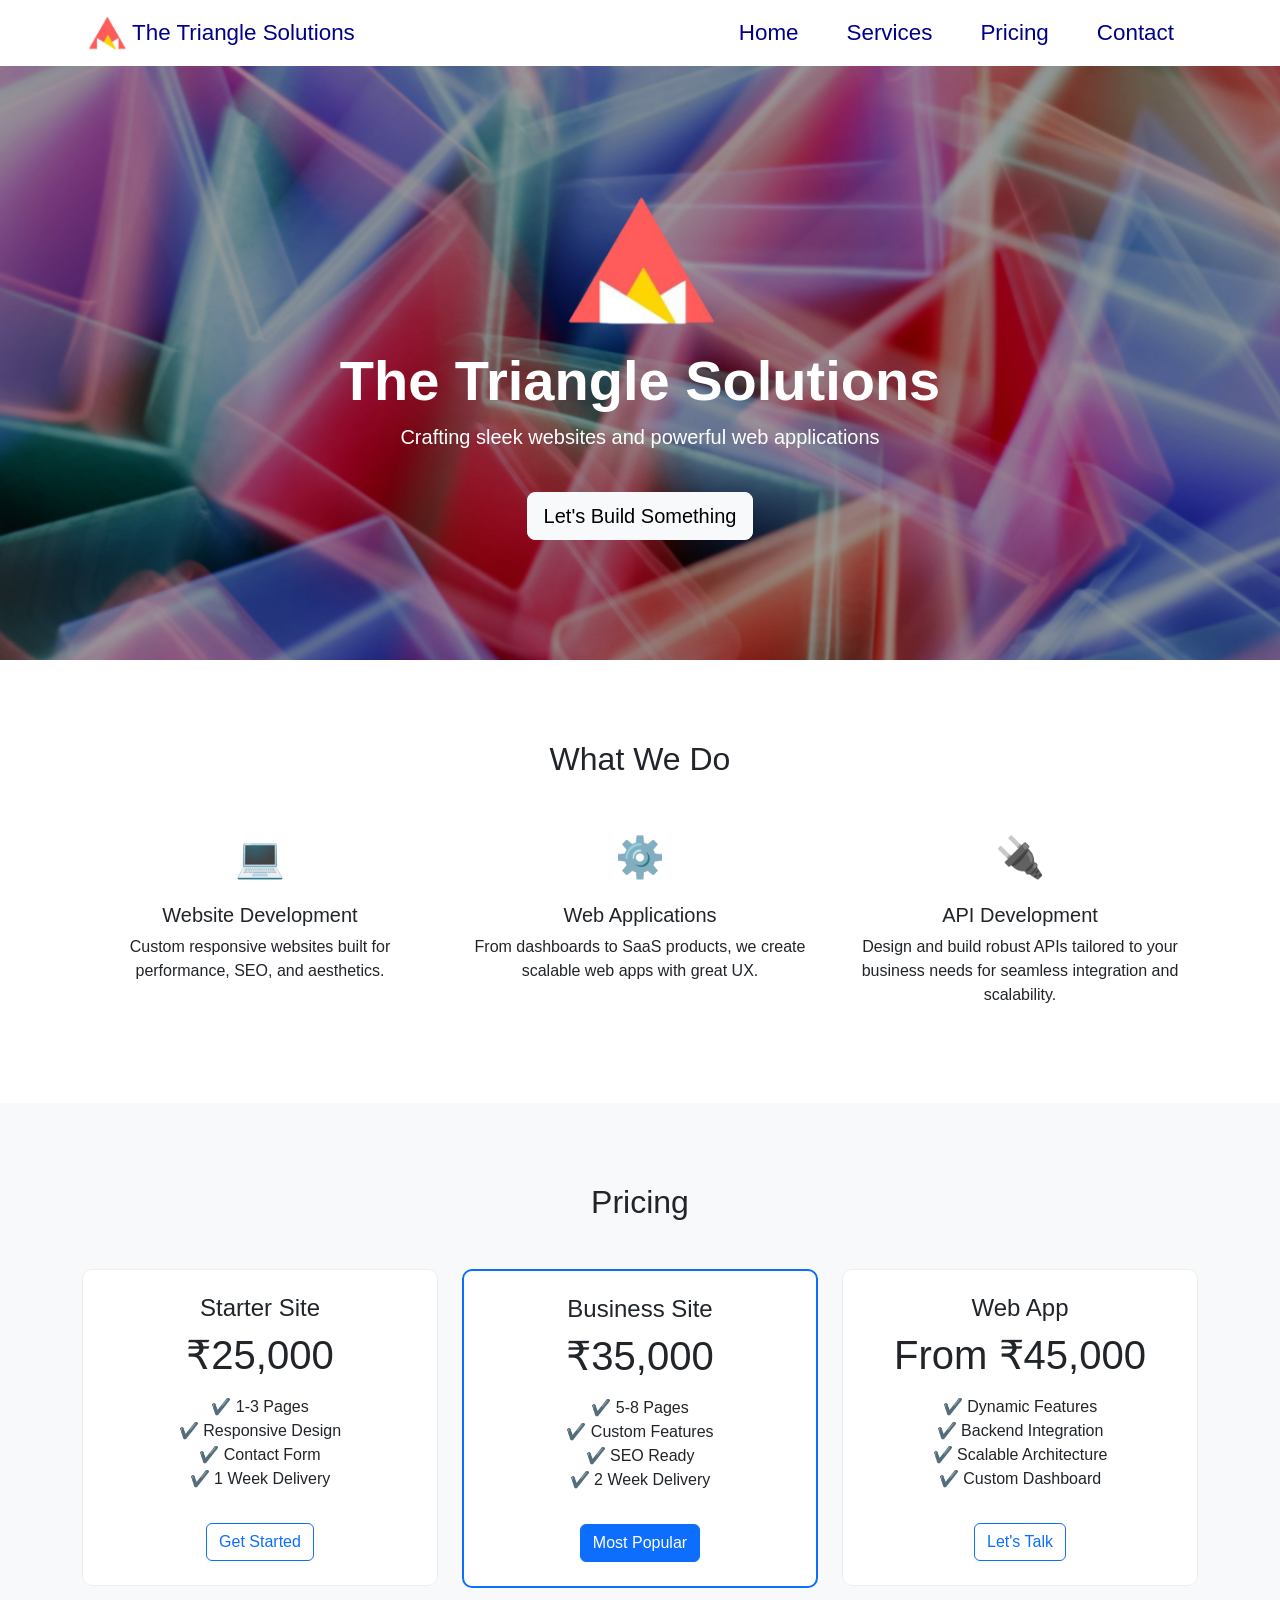
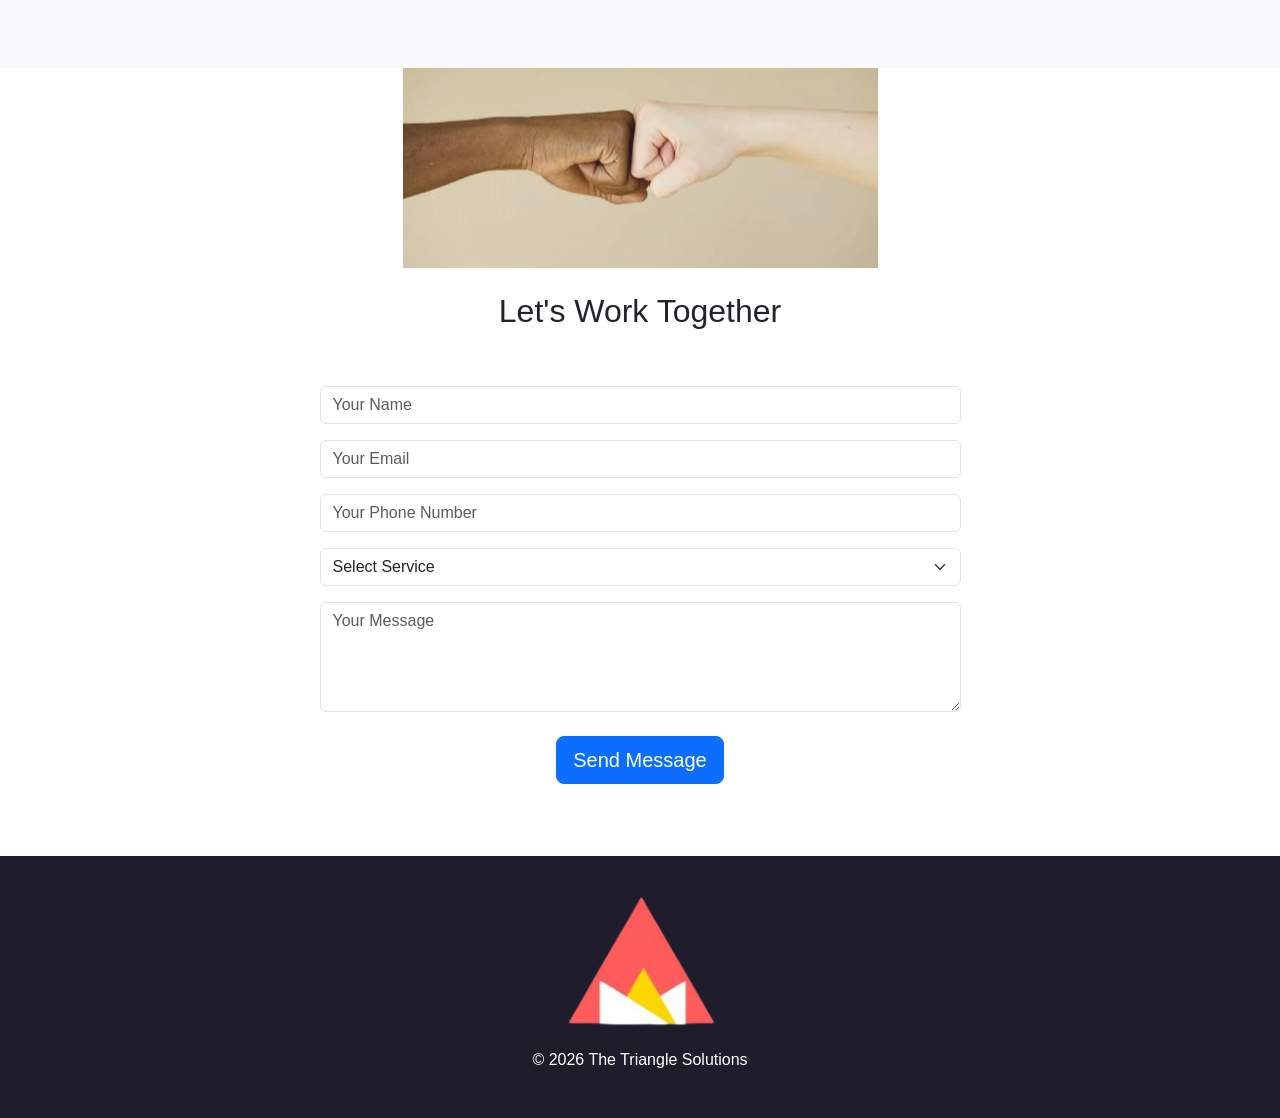
==== index.html @ 940563cc "Updated mail and reduced wait time." ====
<!DOCTYPE html>
<html lang="en">
<head>
  <meta charset="UTF-8" />
  <meta name="viewport" content="width=device-width, initial-scale=1" />
  <title>The Triangle Solutions</title>
  <link rel="icon" type="image/png" href="./Assets/Images/favicon.png">
  <link href="https://cdn.jsdelivr.net/npm/bootstrap@5.3.3/dist/css/bootstrap.min.css" rel="stylesheet" />
  <link href="https://unpkg.com/aos@2.3.1/dist/aos.css" rel="stylesheet" />
  <link rel="stylesheet" href="style.css" />
  <!-- Impor Jquery -->
  <script src="https://code.jquery.com/jquery-3.6.0.min.js"></script>
  <script src="./main.js"></script>
</head>
<body>

  <!-- Navigation Bar -->
<section class="top-bar">
  <nav class="navbar navbar-expand-lg modified-nav">
    <div class="container">
      <!-- Add a logo -->
      <a class="" href="#home"><img src="./Assets/Images/logo-removebg-preview.png" alt="Logo" width="50"  class="d-inline-block align-text-top"></a>
      <!-- <button class="navbar-toggler" type="button" data-bs-toggle="collapse" data-bs-target="#navbarNav" aria-controls="navbarNav" aria-expanded="false" aria-label="Toggle navigation">
        <span class="navbar-toggler-icon"></span> -->
      <a class="navbar-brand" href="#home">The Triangle Solutions</a>
      <button class="navbar-toggler" type="button" data-bs-toggle="collapse" data-bs-target="#navbarNav" aria-controls="navbarNav" aria-expanded="false" aria-label="Toggle navigation">
        <span class="navbar-toggler-icon"></span>
      </button>
      <div class="collapse navbar-collapse" id="navbarNav">
        <ul class="navbar-nav ms-auto">
          <li class="nav-item mx-3"><a class="nav-link" href="#home">Home</a></li>
          <li class="nav-item mx-3"><a class="nav-link" href="#services">Services</a></li>
          <li class="nav-item mx-3"><a class="nav-link" href="#pricing">Pricing</a></li>
          <li class="nav-item mx-3"><a class="nav-link" href="#contact">Contact</a></li>
        </ul>
      </div>
    </div>
  </nav>
</section>

  <!-- Hero Section -->
  <section class="hero" id="home">
    <img src="./Assets//Images/logo-removebg-preview.png" alt="Logo" class="logo-big" data-aos="fade-up" data-aos-delay="100">
    <div class="container" data-aos="fade-up">
      <h1 class="display-4 fw-bold">The Triangle Solutions</h1>
      <p class="lead">Crafting sleek websites and powerful web applications</p>
      <a href="#contact" class="btn btn-light btn-lg mt-4">Let's Build Something</a>
    </div>
  </section>

  <!-- Services Section -->
  <section class="services" id="services">
    <div class="container text-center">
      <h2 class="mb-5" data-aos="fade-up">What We Do</h2>
      <div class="row g-4">
        <div class="col-md-4" data-aos="zoom-in">
          <div class="service-icon mb-3">💻</div>
          <h5>Website Development</h5>
          <p>Custom responsive websites built for performance, SEO, and aesthetics.</p>
        </div>
        <div class="col-md-4" data-aos="zoom-in" data-aos-delay="100">
          <div class="service-icon mb-3">⚙️</div>
          <h5>Web Applications</h5>
          <p>From dashboards to SaaS products, we create scalable web apps with great UX.</p>
        </div>
        <div class="col-md-4" data-aos="zoom-in" data-aos-delay="200">
          <div class="service-icon mb-3">🔌</div>
          <h5>API Development</h5>
          <p>Design and build robust APIs tailored to your business needs for seamless integration and scalability.</p>
        </div>        
      </div>
    </div>
  </section>

  <!-- Pricing Section -->
  <section class="pricing bg-light" id="pricing">
    <div class="container text-center">
      <h2 class="mb-5" data-aos="fade-up">Pricing</h2>
      <div class="row g-4">
        <div class="col-md-4" data-aos="flip-left">
          <div class="pricing-card p-4">
            <h4>Starter Site</h4>
            <p class="display-6">₹25,000</p>
            <ul class="list-unstyled">
              <li>✔️ 1-3 Pages</li>
              <li>✔️ Responsive Design</li>
              <li>✔️ Contact Form</li>
              <li>✔️ 1 Week Delivery</li>
            </ul>
            <a href="#contact" class="btn btn-outline-primary mt-3">Get Started</a>
          </div>
        </div>
        <div class="col-md-4" data-aos="flip-up" data-aos-delay="100">
          <div class="pricing-card p-4 border-primary border-2">
            <h4>Business Site</h4>
            <p class="display-6">₹35,000</p>
            <ul class="list-unstyled">
              <li>✔️ 5-8 Pages</li>
              <li>✔️ Custom Features</li>
              <li>✔️ SEO Ready</li>
              <li>✔️ 2 Week Delivery</li>
            </ul>
            <a href="#contact" class="btn btn-primary mt-3">Most Popular</a>
          </div>
        </div>
        <div class="col-md-4" data-aos="flip-right" data-aos-delay="200">
          <div class="pricing-card p-4">
            <h4>Web App</h4>
            <p class="display-6">From ₹45,000</p>
            <ul class="list-unstyled">
              <li>✔️ Dynamic Features</li>
              <li>✔️ Backend Integration</li>
              <li>✔️ Scalable Architecture</li>
              <li>✔️ Custom Dashboard</li>
            </ul>
            <a href="#contact" class="btn btn-outline-primary mt-3">Let's Talk</a>
          </div>
        </div>
      </div>
    </div>
  </section>

  <!-- Contact Section -->
<section class="contact" id="contact">
  <div class="container text-center">
    
    <!-- <p class="mb-4" data-aos="fade-up" data-aos-delay="100">Tell us about your project and we'll reach out soon!</p> -->
  </div>
</section>
<section>
  <div class="container text-center my-4">
    <h2 class="mb-5 work" data-aos="fade-up">Let's Work Together</h2>
    <!-- Validate form using JS -->
    <form action="https://formsubmit.co/thetrianglesolutions1@gmail.com" method="POST"
      class="row justify-content-center" data-aos="fade-up" data-aos-delay="200" id="myForm">

      <!-- Disable spam (honeypot field) -->
      <input type="hidden" name="_captcha" value="false">
      <!-- Optional: Redirect after submission -->
      <input type="hidden" name="_next" value="https://yourdomain.com/thank-you.html">

      <div class="col-md-7 my-2">
        <input type="text" id="name" name="name" class="form-control" placeholder="Your Name" >
        
      </div>
      <div class="col-md-7 my-2">
        <input type="email" name="email" id="email" class="form-control" placeholder="Your Email" >
      </div>
      <div class="col-md-7 my-2">
        <input type="number" id="phone" name="phone" class="form-control" placeholder="Your Phone Number" >
      </div>
      <!-- Create dropdown to input starter site, business site, web app  -->
      <div class="col-md-7 my-2">
        <select name="service" id="service" class="form-select" aria-label="Default select example" required>
          <option value="" selected>Select Service</option>
          <option value="starter">Starter Site</option>
          <option value="business">Business Site</option>
          <option value="webapp">Web App</option>
          <option value="not_sure">Not Sure</option>
        </select>

      </div>
      <div class="col-md-7 my-2">
        <textarea name="message" id="message" class="form-control" rows="4" placeholder="Your Message" ></textarea>
      </div>
      <!-- Create a own modal for sucess message -->
      <div id="success" class="mt-2 col-md-7 alert alert-success ">
        <strong>Success!</strong> Your message has been sent successfully. We will get back to you soon.
      </div>


      <div id="allError" class="mt-2 col-md-7 alert alert-danger "></div>
      <div class="col-12 mt-3 mb-5">
        <button type="submit" class="btn btn-primary btn-lg">Send Message</button>
      </div>
    </form>
  </div>
</section>
  <!-- Footer -->
  <footer>
    <!-- make year dynamic using js -->
    <img src="./Assets/Images/logo-removebg-preview.png" alt="Logo"  class="logo-big" data-aos="fade-up" data-aos-delay="100">
    <p>&copy; <span id="year"></span> The Triangle Solutions</p>
  </footer>

  <!-- Scripts -->
  <script src="https://cdn.jsdelivr.net/npm/bootstrap@5.3.3/dist/js/bootstrap.bundle.min.js"></script>
  <script src="https://unpkg.com/aos@2.3.1/dist/aos.js"></script>
  <script>
    AOS.init({ duration: 1000, once: true });
  </script>

  </body>
</html>
---- style.css ----
body {
  font-family: 'Segoe UI', sans-serif;
  scroll-behavior: smooth;
}

.hero {
  /* background: url('./Assets/Images/pexels-ian-panelo-11518779.jpg') no-repeat center center/cover; */
  background: url('./Assets/Images/triangle_back.jpeg') no-repeat center center/cover;
  background-size:stretch;
  position: relative;
  color: white;
  padding: 120px 20px;
  text-align: center;
 
}

.hero::before {
  content: "";
  position: absolute;
  top: 0; left: 0; right: 0; bottom: 0;
  background: rgba(0, 0, 0, 0.4);
  z-index: 0;
}

.hero .container {
  position: relative;
  z-index: 1;
}

.services, .pricing, .contact {
  padding: 80px 20px;
}

.service-icon {
  font-size: 40px;
  color: #6c63ff;
}

.pricing-card {
  border: 1px solid #eee;
  border-radius: 10px;
  transition: 0.3s;
  background: white;
}

.pricing-card:hover {
  transform: scale(1.05);
  box-shadow: 0 4px 20px rgba(0,0,0,0.1);
}

footer {
  background: #1f1c2c;
  color: white;
  text-align: center;
  padding: 30px 10px;
}

textarea, input {
  background-color: #f8f9fa;
}

#allError{
  display: none;
  font-size: 12px;
  max-width: 500px;
}

.contact{
  background-image: url('./Assets/Images/handshake.JPG');
  background-size: auto;
  background-position: center;
  background-repeat: no-repeat;
  opacity: 0.9; 
  padding: 80px 20px;
  color: rgb(17, 0, 255);
  background-color: rgba(255, 255, 255, 0.3);
  height: 200px;
  /* width: 800px; */
}

.modified-nav{
  /* background-color: rgba(255, 255, 255, 0.1); */
  color: darkblue !important;
}
.navbar-brand , .navbar-nav .nav-link{
  color: darkblue !important;
  /* font-weight: bold; */
  font-weight: 400;
  text-align: center;
  font-size: 1.4rem;
  /* transition: color 0.3s ease; */
}
.logo-big{
  width: 100%;
  height: auto;
  max-width: 200px;
  margin: 0 auto;
}

.success{
  background-color: #d4edda;
  color: #155724;
  padding: 10px;
  border-radius: 5px;
  margin-top: 10px;
}

/* CSS for tab and mobile */
@media (max-width: 768px) {
  .hero {
    padding: 80px 20px;
  }
  
  .hero h1 {
    font-size: 2.5rem;
  }
  
  .hero p {
    font-size: 1.2rem;
  }
  
  .services, .pricing, .contact {
    padding: 40px 20px;
  }
  
  .service-icon {
    font-size: 30px;
  }
  
  .pricing-card {
    margin-bottom: 20px;
  }
  .modified-nav{
    background-color: rgba(255, 255, 255, 1);
    color: darkblue !important;
  }
  .navbar-brand , .navbar-nav .nav-link{
    color: darkblue !important;
  }
  

}
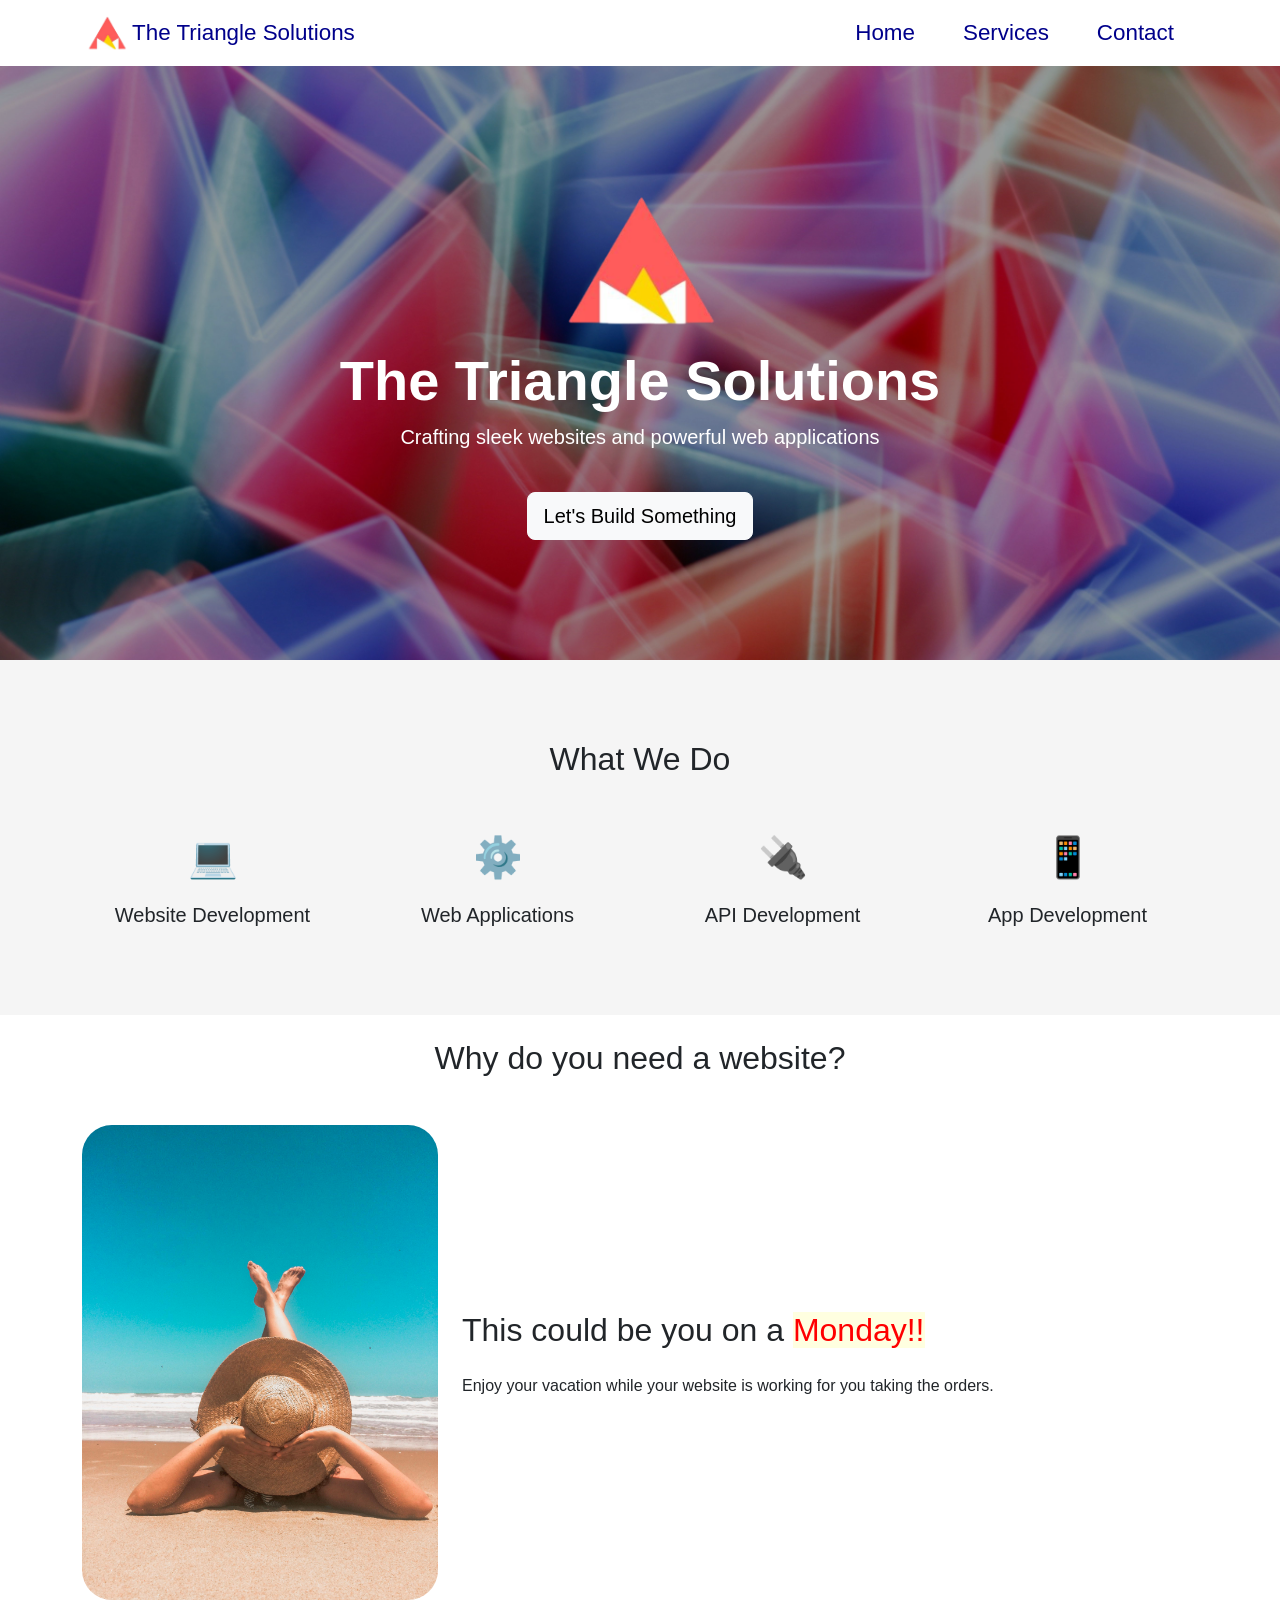
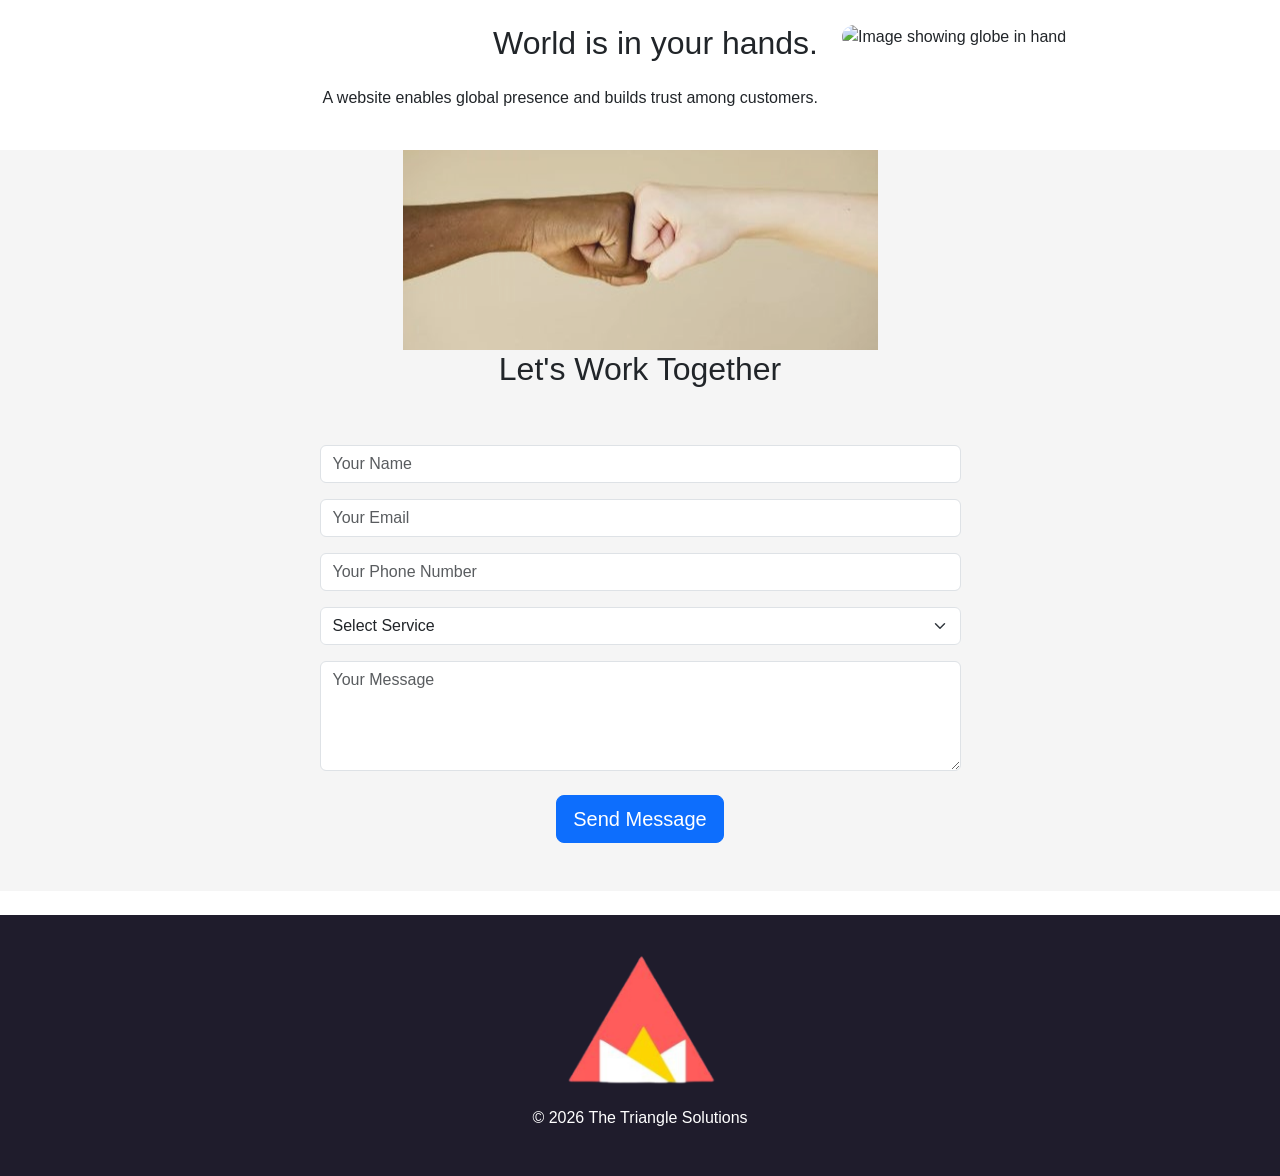
==== commit 88a824ea: "Partial complete why website section." ====
--- a/index.html
+++ b/index.html
@@ -19,10 +19,10 @@
   <nav class="navbar navbar-expand-lg modified-nav">
     <div class="container">
       <!-- Add a logo -->
-      <a class="" href="#home"><img src="./Assets/Images/logo-removebg-preview.png" alt="Logo" width="50"  class="d-inline-block align-text-top"></a>
+      <a class="" href="#home"><img src="./Assets/Images/logo-removebg-preview.png" alt="Logo" width="50"  class="nav-logo d-inline-block align-text-top"></a>
       <!-- <button class="navbar-toggler" type="button" data-bs-toggle="collapse" data-bs-target="#navbarNav" aria-controls="navbarNav" aria-expanded="false" aria-label="Toggle navigation">
         <span class="navbar-toggler-icon"></span> -->
-      <a class="navbar-brand" href="#home">The Triangle Solutions</a>
+      <a class="navbar-brand nav-tts" href="#home">The Triangle Solutions</a>
       <button class="navbar-toggler" type="button" data-bs-toggle="collapse" data-bs-target="#navbarNav" aria-controls="navbarNav" aria-expanded="false" aria-label="Toggle navigation">
         <span class="navbar-toggler-icon"></span>
       </button>
@@ -30,7 +30,7 @@
         <ul class="navbar-nav ms-auto">
           <li class="nav-item mx-3"><a class="nav-link" href="#home">Home</a></li>
           <li class="nav-item mx-3"><a class="nav-link" href="#services">Services</a></li>
-          <li class="nav-item mx-3"><a class="nav-link" href="#pricing">Pricing</a></li>
+          <!-- <li class="nav-item mx-3"><a class="nav-link" href="#pricing">Pricing</a></li> -->
           <li class="nav-item mx-3"><a class="nav-link" href="#contact">Contact</a></li>
         </ul>
       </div>
@@ -53,27 +53,57 @@
     <div class="container text-center">
       <h2 class="mb-5" data-aos="fade-up">What We Do</h2>
       <div class="row g-4">
-        <div class="col-md-4" data-aos="zoom-in">
+        <div class="col-md-3 col-6" data-aos="zoom-in">
           <div class="service-icon mb-3">💻</div>
           <h5>Website Development</h5>
-          <p>Custom responsive websites built for performance, SEO, and aesthetics.</p>
-        </div>
-        <div class="col-md-4" data-aos="zoom-in" data-aos-delay="100">
+          <!-- <p>We build modern websites that look great, load fast, and work well on all devices.</p> -->
+        </div>
+        <div class="col-md-3 col-6" data-aos="zoom-in" data-aos-delay="100">
           <div class="service-icon mb-3">⚙️</div>
           <h5>Web Applications</h5>
-          <p>From dashboards to SaaS products, we create scalable web apps with great UX.</p>
-        </div>
-        <div class="col-md-4" data-aos="zoom-in" data-aos-delay="200">
+          <!-- <p>Need a tool or dashboard online? We create custom web apps that are easy to use and grow with your needs.</p> -->
+        </div>
+        <div class="col-md-3 col-6" data-aos="zoom-in" data-aos-delay="200">
           <div class="service-icon mb-3">🔌</div>
           <h5>API Development</h5>
-          <p>Design and build robust APIs tailored to your business needs for seamless integration and scalability.</p>
-        </div>        
+          <!-- <p>We build the behind-the-scenes tech that helps different systems talk to each other smoothly.</p> -->
+        </div>  
+        <div class="col-md-3 col-6" data-aos="zoom-in" data-aos-delay="200">
+          <div class="service-icon mb-3">📱</div>
+          <h5>App Development</h5>
+          <!-- <p>Coming Soon...</p> -->
+        </div>      
       </div>
     </div>
   </section>
 
+  
+  <section class="why-website my-4" id="why-website">
+    <h2 class="text-center mb-5">Why do you need a website?</h2>
+    <div class="container">
+      <div class="row">
+        <div class="col-md-4 col-6">
+          <img src="./Assets/Images/vacation enjoy.jpg" class="vacation-img" alt="Image showing person on vacation">
+        </div>
+        <div class="col-md-8 col-6 d-flex justify-content-center  flex-column">
+          <h3 class="monday">This could be you on a <span class="highlight">Monday!!</span></h3>
+          <p class="mt-3">Enjoy your vacation while your website is working for you taking the orders.</p>
+        </div>
+      </div>
+      <div class="row my-4">
+        <div class="col-md-8 col-6  d-flex justify-content-center  flex-column">
+          <h3 class="world-head">World is in your hands.</h3>
+          <p class="mt-3 world-para">A website enables global presence and builds trust among customers.</p>
+        </div>
+        <div class="col-md-4 col-6">
+          <img src="./Assets/Images/world in hands.jpg" class="vacation-img" alt="Image showing globe in hand">
+        </div>
+      </div>
+    </div>
+  </section>
+
   <!-- Pricing Section -->
-  <section class="pricing bg-light" id="pricing">
+  <!-- <section class="pricing bg-light" id="pricing">
     <div class="container text-center">
       <h2 class="mb-5" data-aos="fade-up">Pricing</h2>
       <div class="row g-4">
@@ -118,20 +148,18 @@
         </div>
       </div>
     </div>
-  </section>
+  </section> -->
 
   <!-- Contact Section -->
-<section class="contact" id="contact">
-  <div class="container text-center">
-    
-    <!-- <p class="mb-4" data-aos="fade-up" data-aos-delay="100">Tell us about your project and we'll reach out soon!</p> -->
-  </div>
-</section>
-<section>
+
+
+<section class="contact-form">
   <div class="container text-center my-4">
+    <div class="contact" id="contact"></div>
     <h2 class="mb-5 work" data-aos="fade-up">Let's Work Together</h2>
+  
     <!-- Validate form using JS -->
-    <form action="https://formsubmit.co/thetrianglesolutions1@gmail.com" method="POST"
+    <form action="#" method="POST"
       class="row justify-content-center" data-aos="fade-up" data-aos-delay="200" id="myForm">
 
       <!-- Disable spam (honeypot field) -->
--- a/style.css
+++ b/style.css
@@ -105,6 +105,28 @@
   margin-top: 10px;
 }
 
+.vacation-img{
+  max-width: 100%;
+  border-radius: 30px;
+}
+.highlight{
+  background-color: lightyellow;
+  color: red;
+}
+
+.services, .contact,.contact-form{
+  background-color: rgb(245, 245, 245);
+}
+.world-para, .world-head{
+  text-align: right;
+}
+.world-head, .monday{
+  font-size: 2rem;
+}
+/* .world-para{
+  font-size: 1.5rem;
+} */
+
 /* CSS for tab and mobile */
 @media (max-width: 768px) {
   .hero {
@@ -137,6 +159,20 @@
   .navbar-brand , .navbar-nav .nav-link{
     color: darkblue !important;
   }
+  .world-head, .monday{
+    font-size: 1.5rem;
+  }
+}
+
+@media (max-width: 368px) {
+  .nav-logo{
+    width: 40px !important;
+  }
+  .nav-tts{
+    font-size: 1.2rem;
+  }
   
-
+  .world-head, .monday{
+    font-size: 1.5rem;
+  }
 }
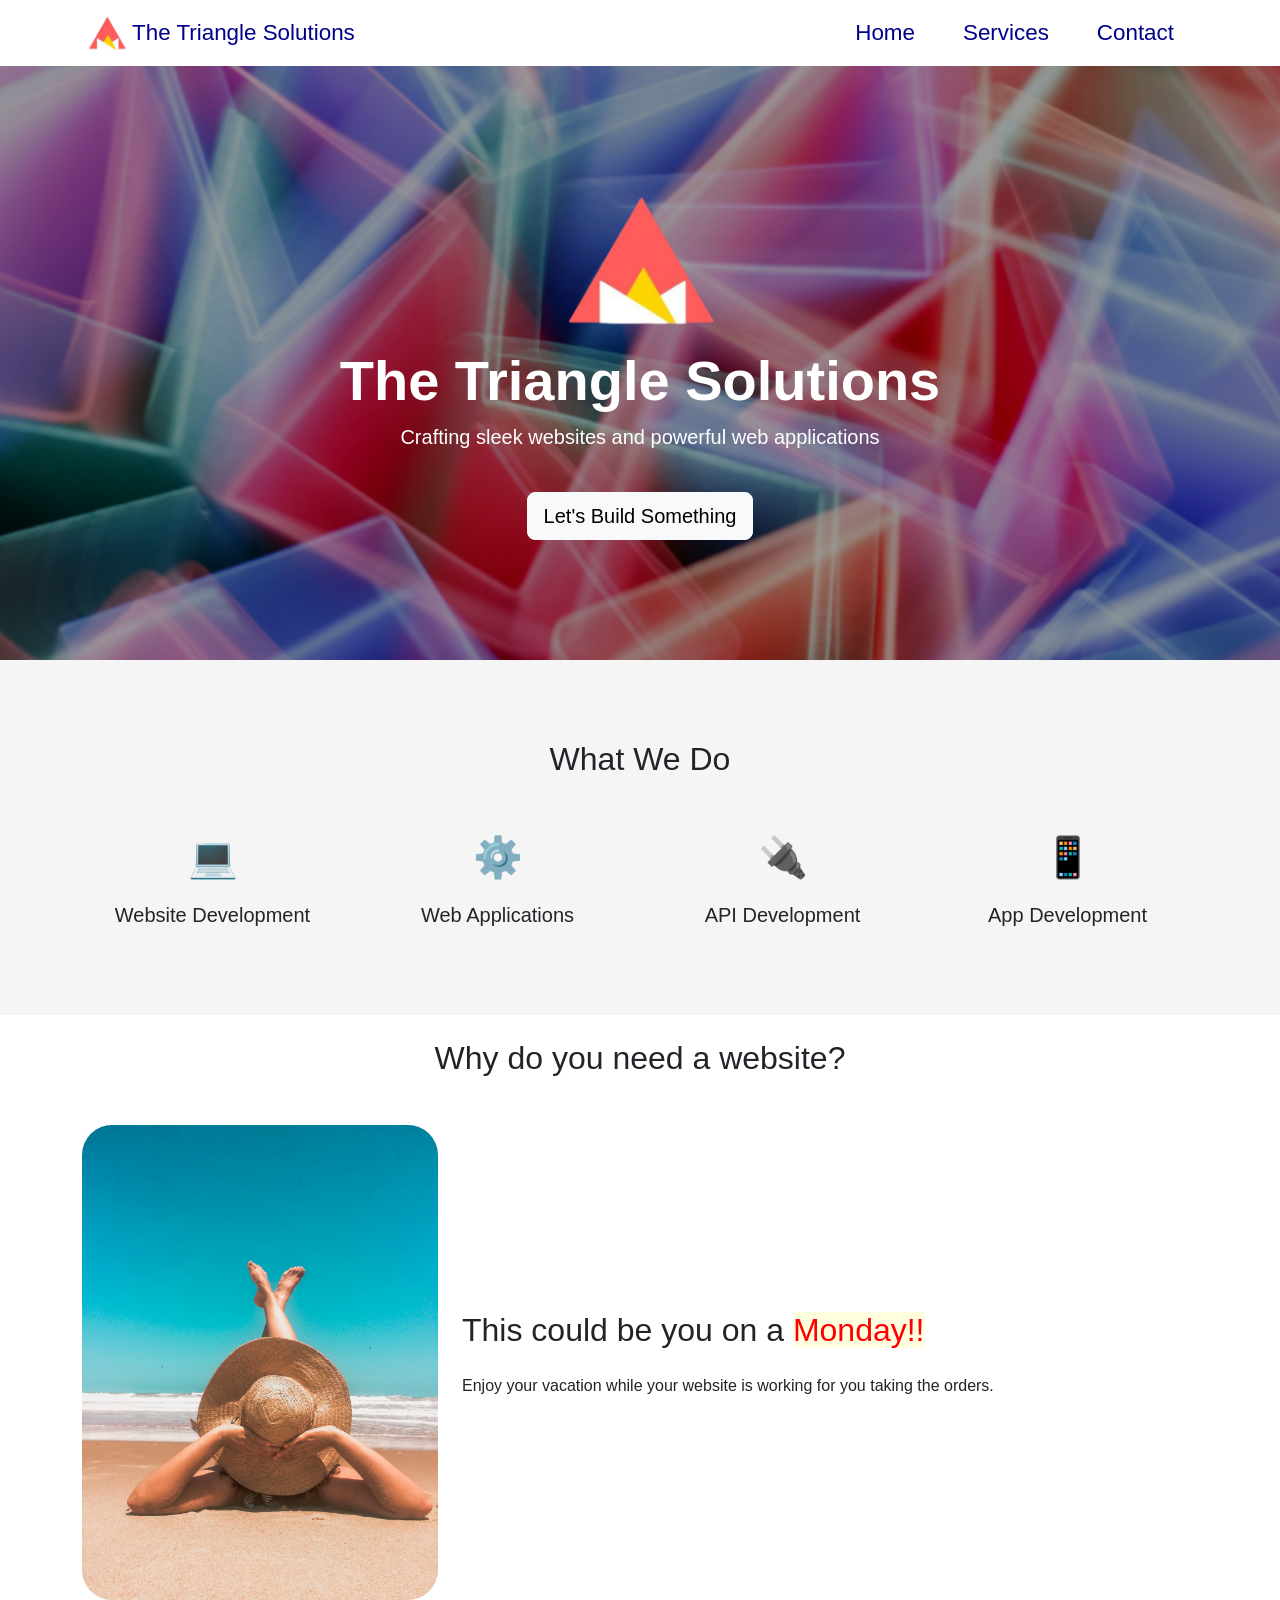
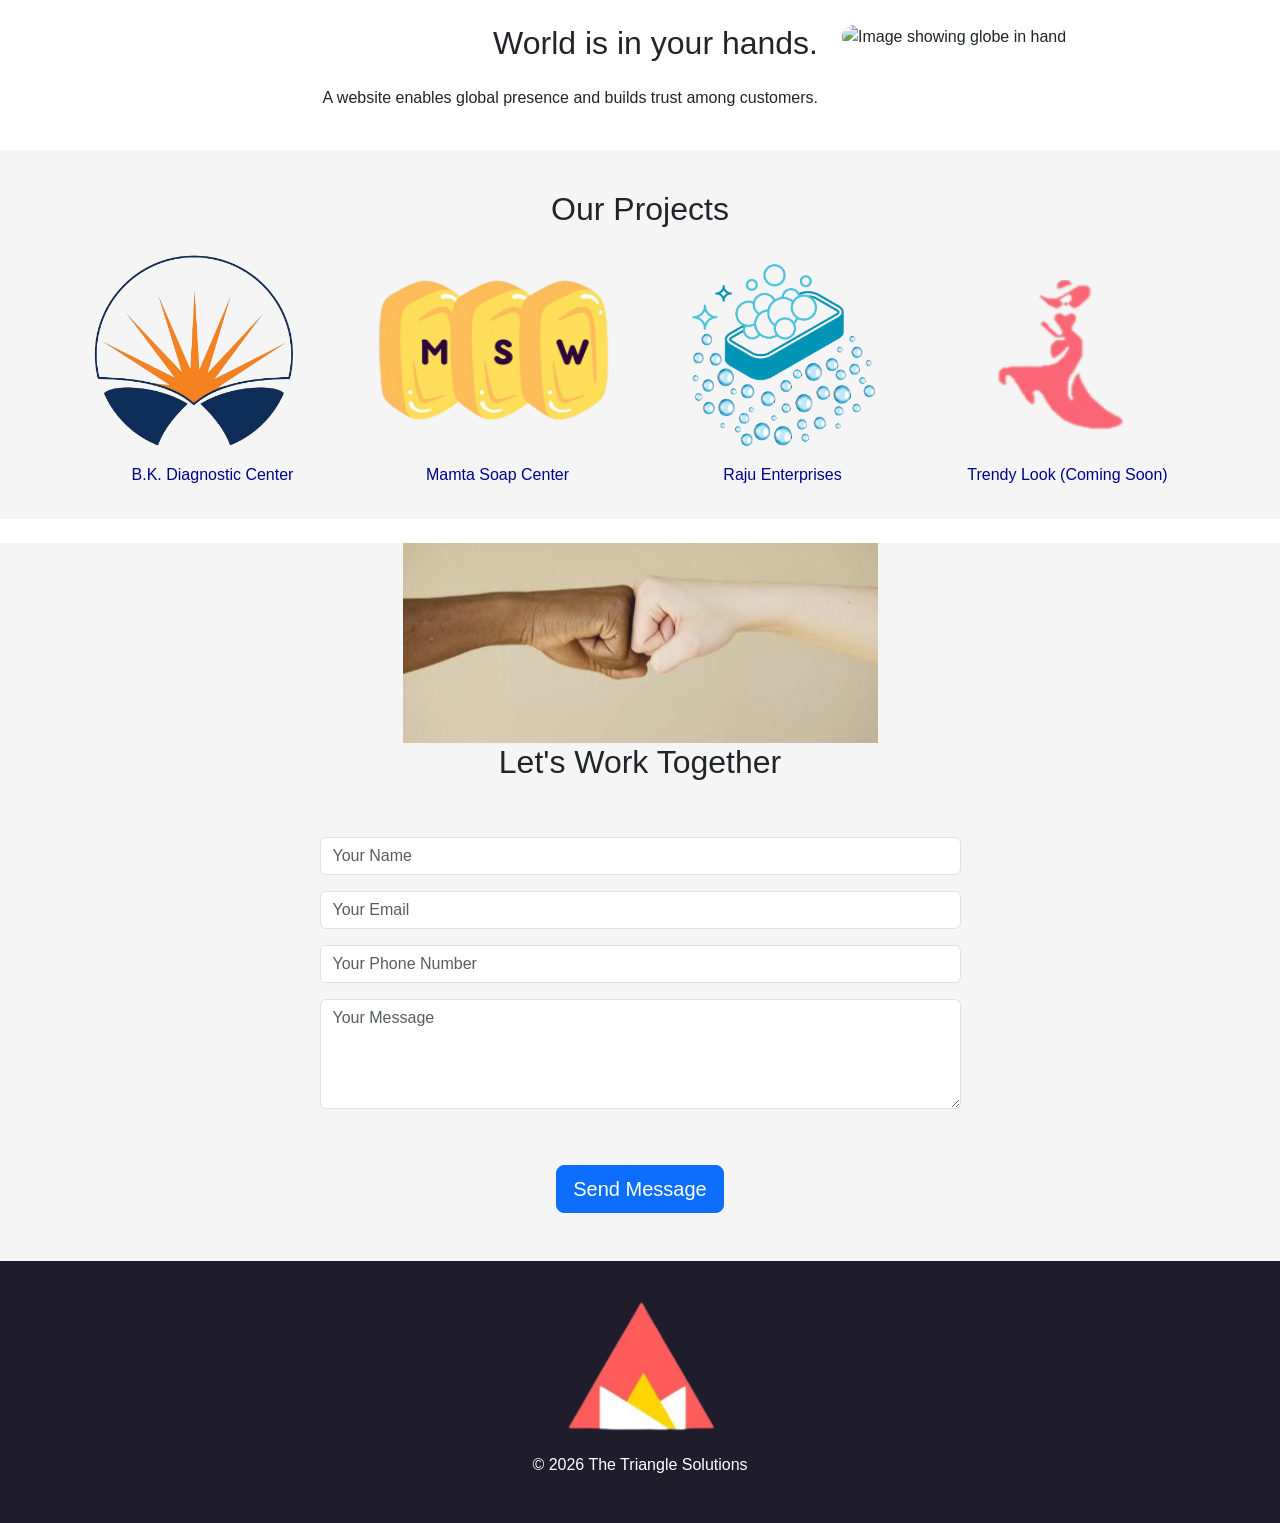
==== commit c1453168: "Added Our Project and removed Services dropdown." ====
--- a/index.html
+++ b/index.html
@@ -79,23 +79,23 @@
 
   
   <section class="why-website my-4" id="why-website">
-    <h2 class="text-center mb-5">Why do you need a website?</h2>
+    <h2 class="text-center mb-5" data-aos="fade-up">Why do you need a website?</h2>
     <div class="container">
       <div class="row">
-        <div class="col-md-4 col-6">
+        <div class="col-md-4 col-6" data-aos="flip-right" data-aos-delay="200">
           <img src="./Assets/Images/vacation enjoy.jpg" class="vacation-img" alt="Image showing person on vacation">
         </div>
-        <div class="col-md-8 col-6 d-flex justify-content-center  flex-column">
+        <div class="col-md-8 col-6 d-flex justify-content-center  flex-column" data-aos="flip-left" data-aos-delay="200">
           <h3 class="monday">This could be you on a <span class="highlight">Monday!!</span></h3>
           <p class="mt-3">Enjoy your vacation while your website is working for you taking the orders.</p>
         </div>
       </div>
       <div class="row my-4">
-        <div class="col-md-8 col-6  d-flex justify-content-center  flex-column">
+        <div class="col-md-8 col-6 d-flex justify-content-center flex-column" data-aos="flip-left" data-aos-delay="200">
           <h3 class="world-head">World is in your hands.</h3>
           <p class="mt-3 world-para">A website enables global presence and builds trust among customers.</p>
         </div>
-        <div class="col-md-4 col-6">
+        <div class="col-md-4 col-6" data-aos="flip-left" data-aos-delay="200">
           <img src="./Assets/Images/world in hands.jpg" class="vacation-img" alt="Image showing globe in hand">
         </div>
       </div>
@@ -150,60 +150,90 @@
     </div>
   </section> -->
 
-  <!-- Contact Section -->
-
-
-<section class="contact-form">
-  <div class="container text-center my-4">
-    <div class="contact" id="contact"></div>
-    <h2 class="mb-5 work" data-aos="fade-up">Let's Work Together</h2>
-  
-    <!-- Validate form using JS -->
-    <form action="#" method="POST"
-      class="row justify-content-center" data-aos="fade-up" data-aos-delay="200" id="myForm">
-
-      <!-- Disable spam (honeypot field) -->
-      <input type="hidden" name="_captcha" value="false">
-      <!-- Optional: Redirect after submission -->
-      <input type="hidden" name="_next" value="https://yourdomain.com/thank-you.html">
-
-      <div class="col-md-7 my-2">
-        <input type="text" id="name" name="name" class="form-control" placeholder="Your Name" >
-        
-      </div>
-      <div class="col-md-7 my-2">
-        <input type="email" name="email" id="email" class="form-control" placeholder="Your Email" >
-      </div>
-      <div class="col-md-7 my-2">
-        <input type="number" id="phone" name="phone" class="form-control" placeholder="Your Phone Number" >
-      </div>
-      <!-- Create dropdown to input starter site, business site, web app  -->
-      <div class="col-md-7 my-2">
-        <select name="service" id="service" class="form-select" aria-label="Default select example" required>
-          <option value="" selected>Select Service</option>
-          <option value="starter">Starter Site</option>
-          <option value="business">Business Site</option>
-          <option value="webapp">Web App</option>
-          <option value="not_sure">Not Sure</option>
-        </select>
-
-      </div>
-      <div class="col-md-7 my-2">
-        <textarea name="message" id="message" class="form-control" rows="4" placeholder="Your Message" ></textarea>
-      </div>
-      <!-- Create a own modal for sucess message -->
-      <div id="success" class="mt-2 col-md-7 alert alert-success ">
-        <strong>Success!</strong> Your message has been sent successfully. We will get back to you soon.
-      </div>
-
-
-      <div id="allError" class="mt-2 col-md-7 alert alert-danger "></div>
-      <div class="col-12 mt-3 mb-5">
-        <button type="submit" class="btn btn-primary btn-lg">Send Message</button>
-      </div>
-    </form>
-  </div>
-</section>
+  <section class="our-projects my-4">
+    <div class="container py-3">
+      <h2 class="our-head mt-4 mb-4">Our Projects</h2>
+      <div class="row">
+      <div class="col-6 col-md-3 d-flex flex-column" data-aos="flip-up">
+        <a href="https://bkdiagnostic.com" class="thumb-link" target="_blank" rel="noopener noreferrer">
+          <img src="./Assets/Images/bk_logo.png" class="thumbnail" alt="BK Diagnostic Thumbnail">
+          <p class="thumb-para">B.K. Diagnostic Center</p> 
+        </a>
+      </div>
+      <div class="col-6 col-md-3 d-flex flex-column" data-aos="flip-up">
+        <a href="https://mamtasoapworks.com" class="thumb-link" target="_blank" rel="noopener noreferrer">
+          <img src="./Assets/Images/mamta_soap_logo.png" class="thumbnail" alt="Mamta Soap Thumbnail">
+          <p class="thumb-para">Mamta Soap Center</p> 
+        </a>
+      </div>
+      <div class="col-6 col-md-3 d-flex flex-column" data-aos="flip-up">
+        <a href="https://rajuenterprise.in" class="thumb-link" target="_blank" rel="noopener noreferrer">
+          <div class="d-flex justify-content-center">
+          <img src="./Assets/Images/raju_logo.png" class="thumbnail" alt="Raju Enterprises Thumbnail">
+          </div>
+          <p class="thumb-para">Raju Enterprises</p> 
+        </a>
+      </div>
+      <div class="col-6 col-md-3 d-flex flex-column" data-aos="flip-up">
+        <img src="./Assets/Images/trendy_logo.png" class="thumbnail" alt="Trendy Look Thumbnail">
+        <p class="thumb-para">Trendy Look (Coming Soon)</p> 
+      </div>
+      </div>
+    </div>
+  </section>
+
+
+  <section class="contact-form">
+    <div class="container text-center mt-4">
+      <div class="contact" id="contact"></div>
+      <h2 class="mb-5 work" data-aos="fade-up">Let's Work Together</h2>
+    
+      <!-- Validate form using JS -->
+      <form action="#" method="POST"
+        class="row justify-content-center" data-aos="fade-up" data-aos-delay="200" id="myForm">
+
+        <!-- Disable spam (honeypot field) -->
+        <input type="hidden" name="_captcha" value="false">
+        <!-- Optional: Redirect after submission -->
+        <input type="hidden" name="_next" value="https://yourdomain.com/thank-you.html">
+
+        <div class="col-md-7 my-2">
+          <input type="text" id="name" name="name" class="form-control" placeholder="Your Name" >
+          
+        </div>
+        <div class="col-md-7 my-2">
+          <input type="email" name="email" id="email" class="form-control" placeholder="Your Email" >
+        </div>
+        <div class="col-md-7 my-2">
+          <input type="number" id="phone" name="phone" class="form-control" placeholder="Your Phone Number" >
+        </div>
+        <!-- Create dropdown to input starter site, business site, web app  -->
+        <!-- <div class="col-md-7 my-2">
+          <select name="service" id="service" class="form-select" aria-label="Default select example" required>
+            <option value="" selected>Select Service</option>
+            <option value="starter">Starter Site</option>
+            <option value="business">Business Site</option>
+            <option value="webapp">Web App</option>
+            <option value="not_sure">Not Sure</option>
+          </select>
+
+        </div> -->
+        <div class="col-md-7 my-2">
+          <textarea name="message" id="message" class="form-control" rows="4" placeholder="Your Message" ></textarea>
+        </div>
+        <!-- Create a own modal for sucess message -->
+        <div id="success" class="mt-2 col-md-7 alert alert-success ">
+          <strong>Success!</strong> Your message has been sent successfully. We will get back to you soon.
+        </div>
+
+
+        <div id="allError" class="mt-2 col-md-7 alert alert-danger "></div>
+        <div class="col-12 my-5">
+          <button type="submit" class="btn btn-primary btn-lg">Send Message</button>
+        </div>
+      </form>
+    </div>
+  </section>
   <!-- Footer -->
   <footer>
     <!-- make year dynamic using js -->
--- a/style.css
+++ b/style.css
@@ -114,7 +114,7 @@
   color: red;
 }
 
-.services, .contact,.contact-form{
+.services, .contact, .contact-form, .our-projects{
   background-color: rgb(245, 245, 245);
 }
 .world-para, .world-head{
@@ -123,9 +123,23 @@
 .world-head, .monday{
   font-size: 2rem;
 }
-/* .world-para{
-  font-size: 1.5rem;
-} */
+.our-head{
+  text-align: center;
+}
+.thumbnail{
+  /* width:100%; */
+  height: 200px;
+}
+
+.thumb-para{
+  font-size: 1rem;
+  margin-top: 10px;
+  color: darkblue;
+  text-align: center;
+}
+.thumb-link{
+  text-decoration: none;
+}
 
 /* CSS for tab and mobile */
 @media (max-width: 768px) {
@@ -142,7 +156,7 @@
   }
   
   .services, .pricing, .contact {
-    padding: 40px 20px;
+    padding: 40px 0px;
   }
   
   .service-icon {
@@ -162,6 +176,10 @@
   .world-head, .monday{
     font-size: 1.5rem;
   }
+  
+  .thumbnail{
+    max-height: 130px;
+  }
 }
 
 @media (max-width: 368px) {
@@ -175,4 +193,7 @@
   .world-head, .monday{
     font-size: 1.5rem;
   }
+  .thumbnail{
+    max-height: 130px;
+  }
 }
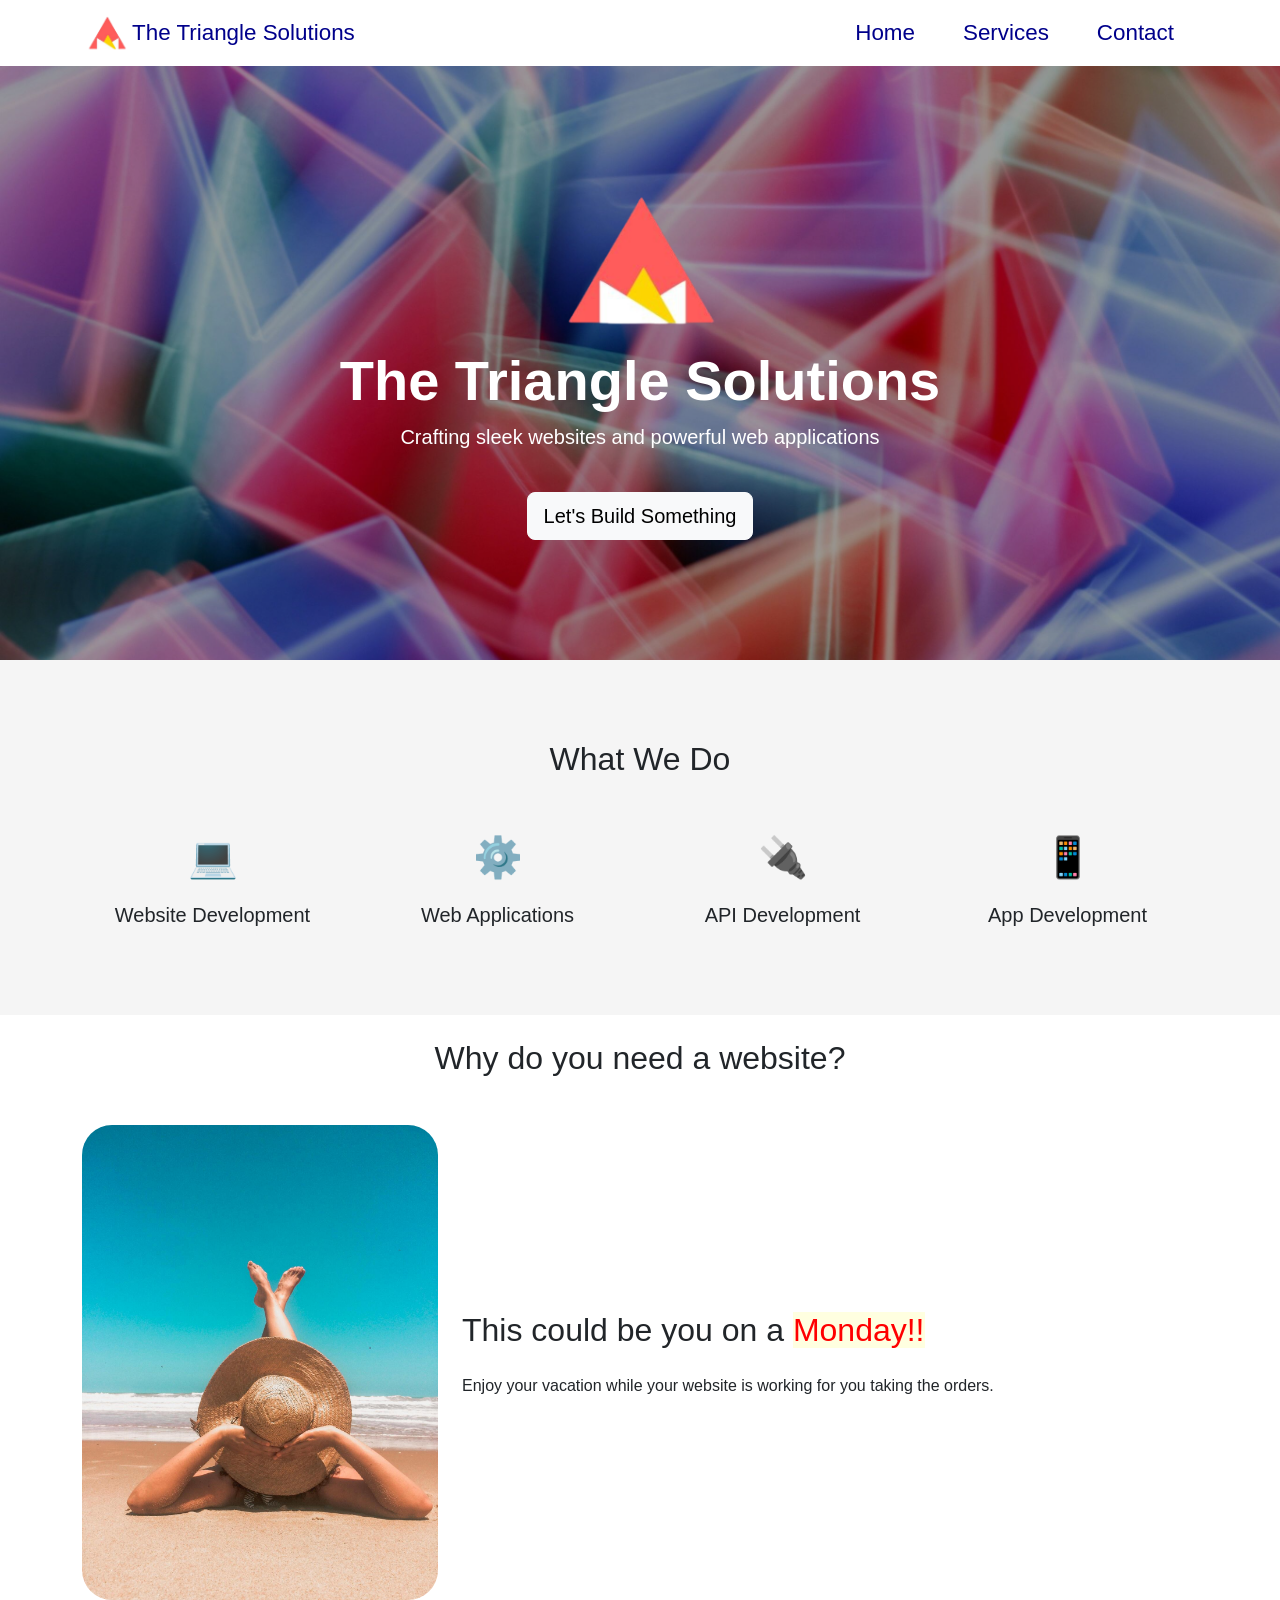
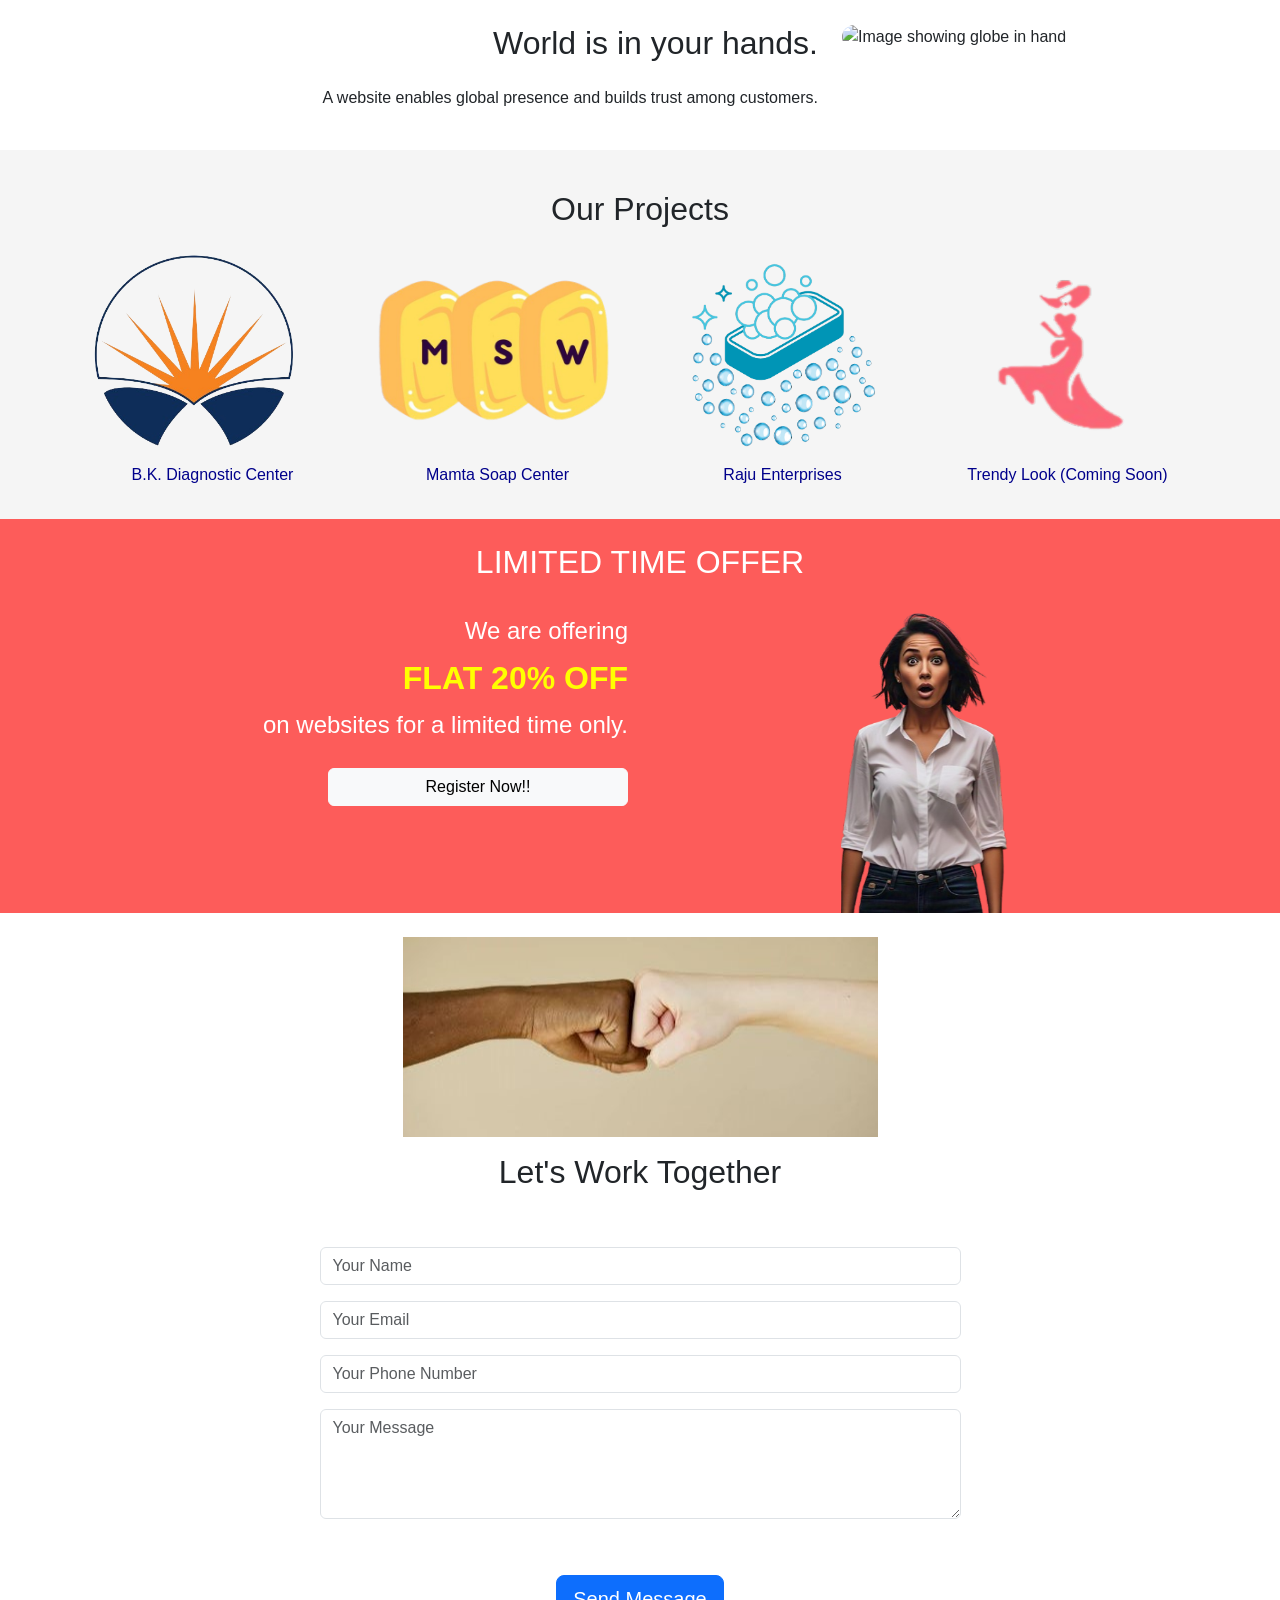
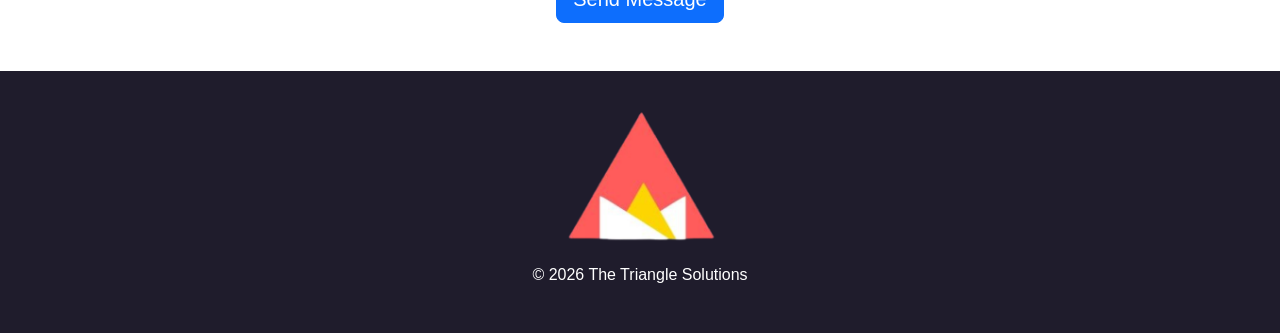
==== commit e7fe3566: "Added offer section and reduced image sizes." ====
--- a/index.html
+++ b/index.html
@@ -150,7 +150,7 @@
     </div>
   </section> -->
 
-  <section class="our-projects my-4">
+  <section class="our-projects mt-4">
     <div class="container py-3">
       <h2 class="our-head mt-4 mb-4">Our Projects</h2>
       <div class="row">
@@ -182,11 +182,30 @@
     </div>
   </section>
 
+  <section class="offer">
+    <h2 class="lto py-4" data-aos="fade-up">LIMITED TIME OFFER</h2>
+    <div class="container">
+      <div class="row">
+        <div class="col-6 col-md-6" data-aos="zoom-in-left">
+          <p class="btwn-para">We are offering </p>
+          <p class="flat">FLAT 20% OFF </p>
+          <p class="btwn-para">on websites for a limited time only.</p>
+          <div class="d-flex justify-content-end">
+            <a class="btn btn-light register-btn" href="#contact" >Register Now!!</a>
+          </div>
+        </div>
+        <div class="col-6 col-md-6 d-flex justify-content-center" data-aos="zoom-in-right">
+          <img src="./Assets/Images/shocking.png" class="shock-img" alt="Girl Shocked at offer">
+        </div>
+      </div>
+    </div>
+    
+  </section>
 
   <section class="contact-form">
     <div class="container text-center mt-4">
-      <div class="contact" id="contact"></div>
-      <h2 class="mb-5 work" data-aos="fade-up">Let's Work Together</h2>
+      <div class="contact" id="contact" data-aos="zoom-out"></div>
+      <h2 class="mb-5 work mt-3" data-aos="fade-up">Let's Work Together</h2>
     
       <!-- Validate form using JS -->
       <form action="#" method="POST"
--- a/style.css
+++ b/style.css
@@ -114,7 +114,7 @@
   color: red;
 }
 
-.services, .contact, .contact-form, .our-projects{
+.services, .our-projects{
   background-color: rgb(245, 245, 245);
 }
 .world-para, .world-head{
@@ -140,6 +140,37 @@
 .thumb-link{
   text-decoration: none;
 }
+.offer{
+  background-color: #fd5c5a;
+  color: white;
+}
+.lto{
+  text-align: center;
+  font-size: 2rem;
+}
+.shock-img{
+  /* width: 100%; */
+  max-height: 300px;
+}
+.btwn-para{
+  margin-bottom: 5px;
+  text-align: right;
+  font-size: 1.5rem;
+}
+.flat{
+  font-size: 2rem;
+  /* background-color: lightyellow; */
+  text-align: right;
+  font-weight: bolder;
+  color: yellow;
+  margin-bottom: 5px;
+}
+.register-btn{
+  margin: 20px 0px;
+  text-align: center;
+  width: 300px;
+}
+
 
 /* CSS for tab and mobile */
 @media (max-width: 768px) {
@@ -180,6 +211,19 @@
   .thumbnail{
     max-height: 130px;
   }
+  .register-btn{
+    width: 100%;
+  }
+  .shock-img{
+    /* width: 100%; */
+    max-height: 250px;
+  }
+  .btwn-para{
+    font-size: 1.2rem;
+  }
+  .flat{
+    font-size: 1.5rem;
+  }
 }
 
 @media (max-width: 368px) {
@@ -196,4 +240,11 @@
   .thumbnail{
     max-height: 130px;
   }
+  .shock-img{
+    /* width: 100%; */
+    max-height: 300px;
+  }
+  .register-btn{
+    width: 100%;
+  }
 }
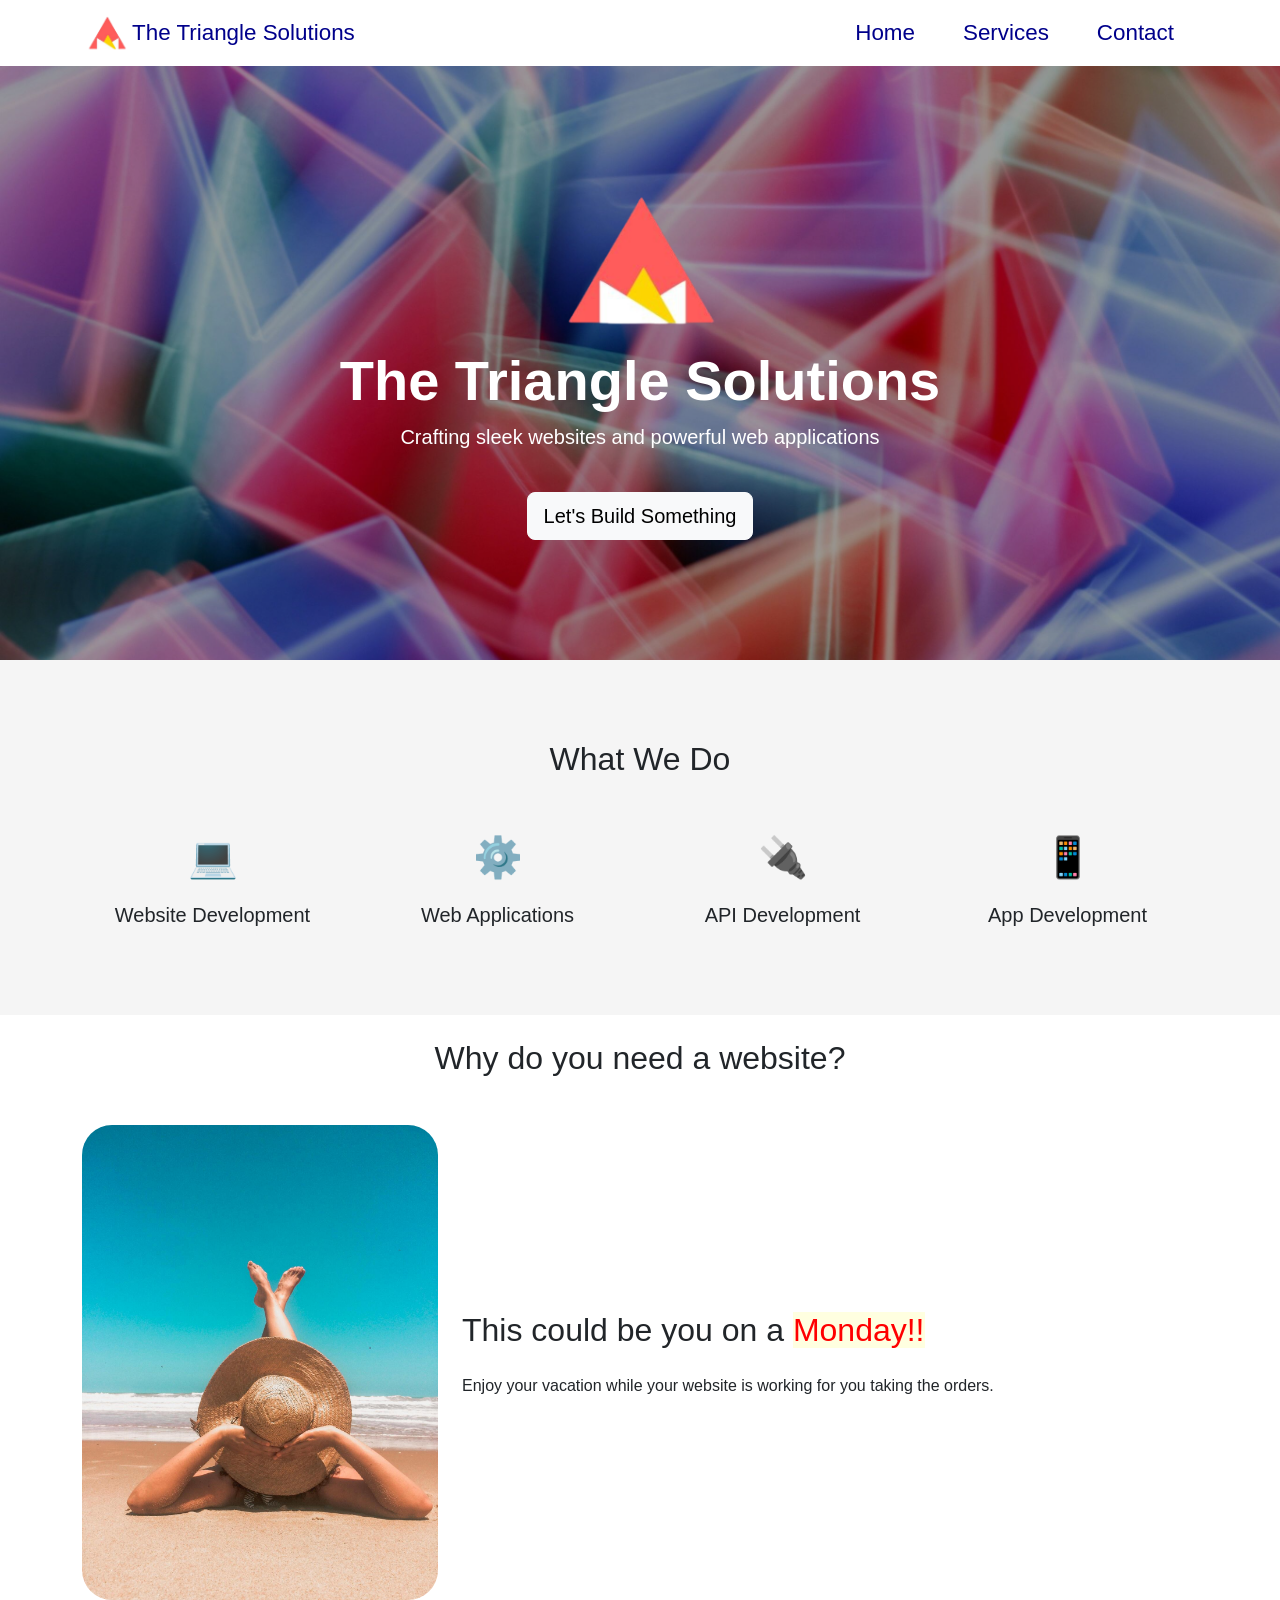
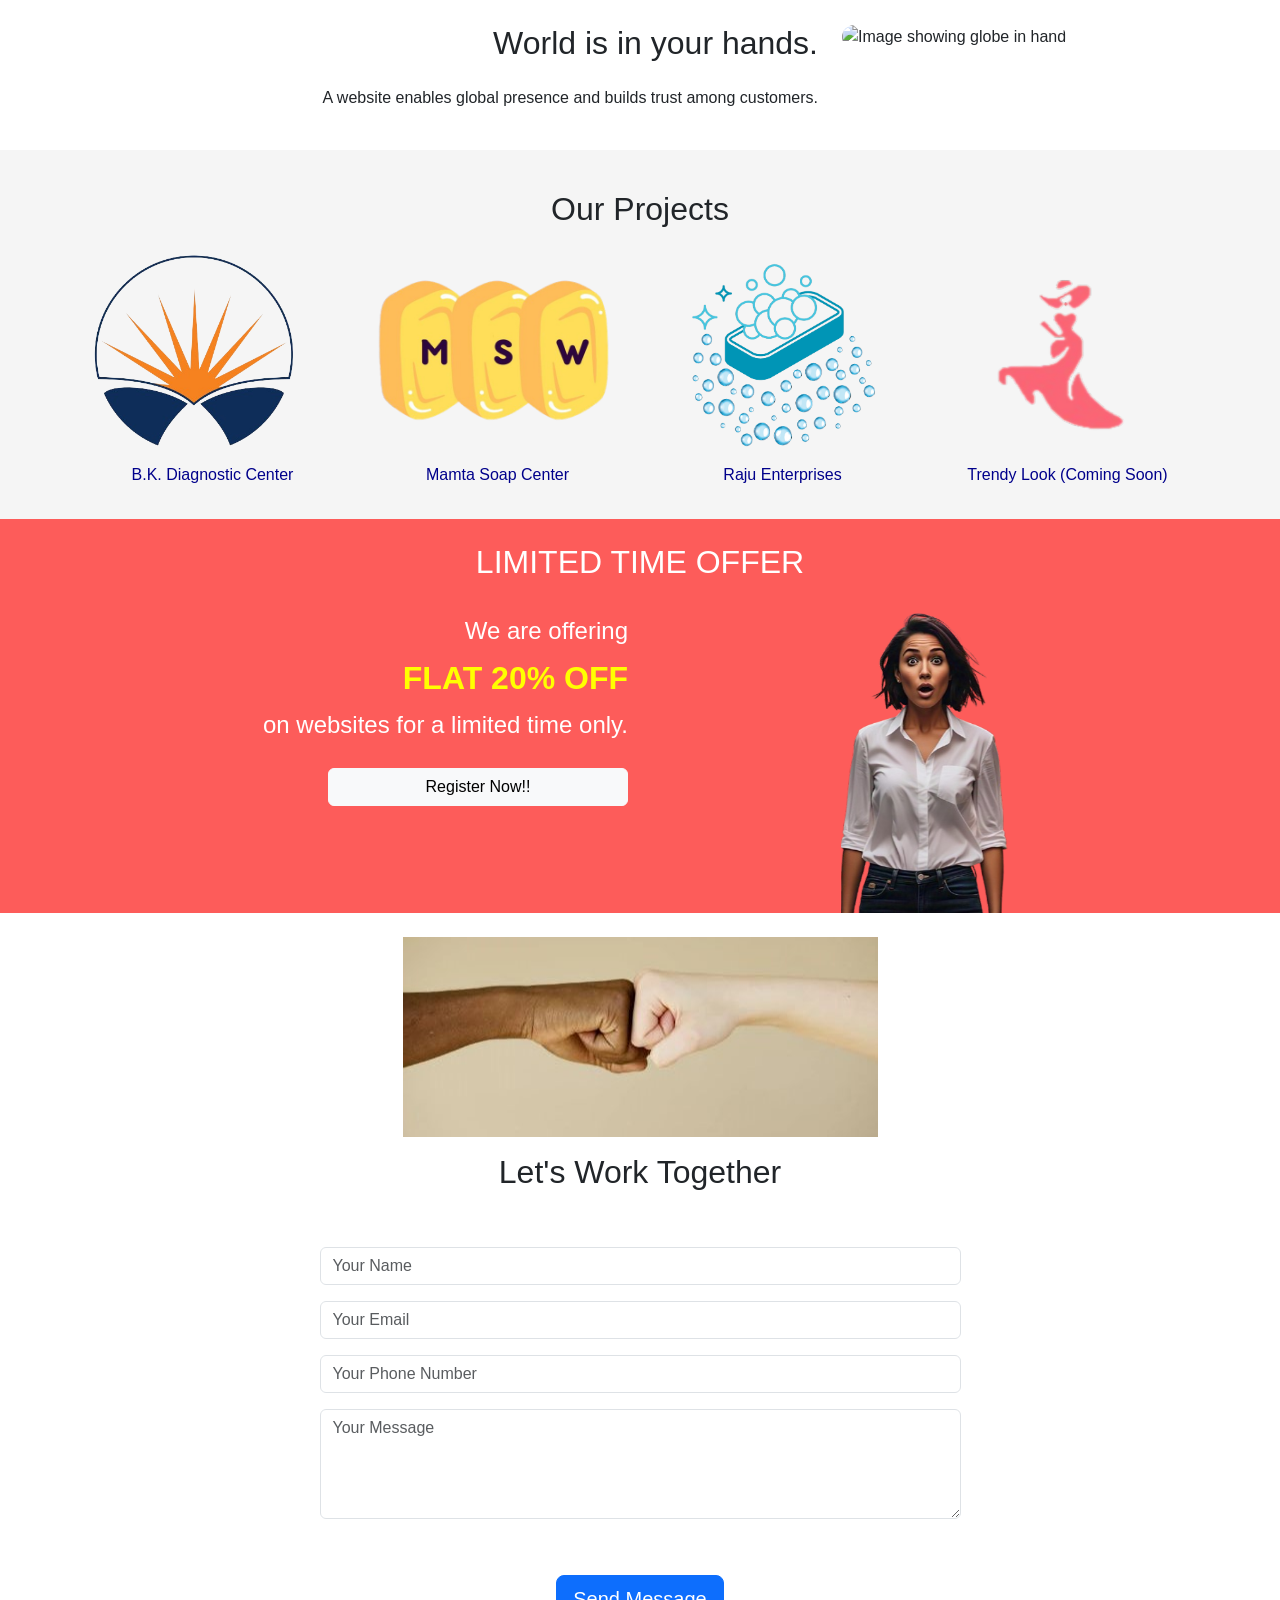
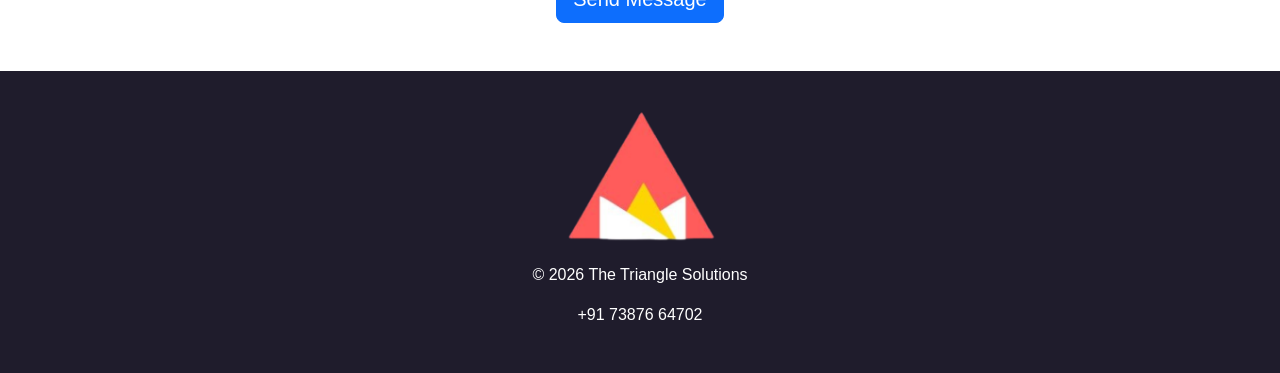
==== commit ce5bd2fd: "Added phone number" ====
--- a/index.html
+++ b/index.html
@@ -11,6 +11,23 @@
   <!-- Impor Jquery -->
   <script src="https://code.jquery.com/jquery-3.6.0.min.js"></script>
   <script src="./main.js"></script>
+  <!-- Meta Pixel Code -->
+  <script>
+  !function(f,b,e,v,n,t,s)
+  {if(f.fbq)return;n=f.fbq=function(){n.callMethod?
+  n.callMethod.apply(n,arguments):n.queue.push(arguments)};
+  if(!f._fbq)f._fbq=n;n.push=n;n.loaded=!0;n.version='2.0';
+  n.queue=[];t=b.createElement(e);t.async=!0;
+  t.src=v;s=b.getElementsByTagName(e)[0];
+  s.parentNode.insertBefore(t,s)}(window, document,'script',
+  'https://connect.facebook.net/en_US/fbevents.js');
+  fbq('init', '1771672843756534');
+  fbq('track', 'PageView');
+  </script>
+  <noscript><img height="1" width="1" style="display:none"
+  src="https://www.facebook.com/tr?id=1771672843756534&ev=PageView&noscript=1"
+  /></noscript>
+  <!-- End Meta Pixel Code -->
 </head>
 <body>
 
@@ -258,6 +275,8 @@
     <!-- make year dynamic using js -->
     <img src="./Assets/Images/logo-removebg-preview.png" alt="Logo"  class="logo-big" data-aos="fade-up" data-aos-delay="100">
     <p>&copy; <span id="year"></span> The Triangle Solutions</p>
+    <p>+91 73876 64702</p>
+
   </footer>
 
   <!-- Scripts -->
